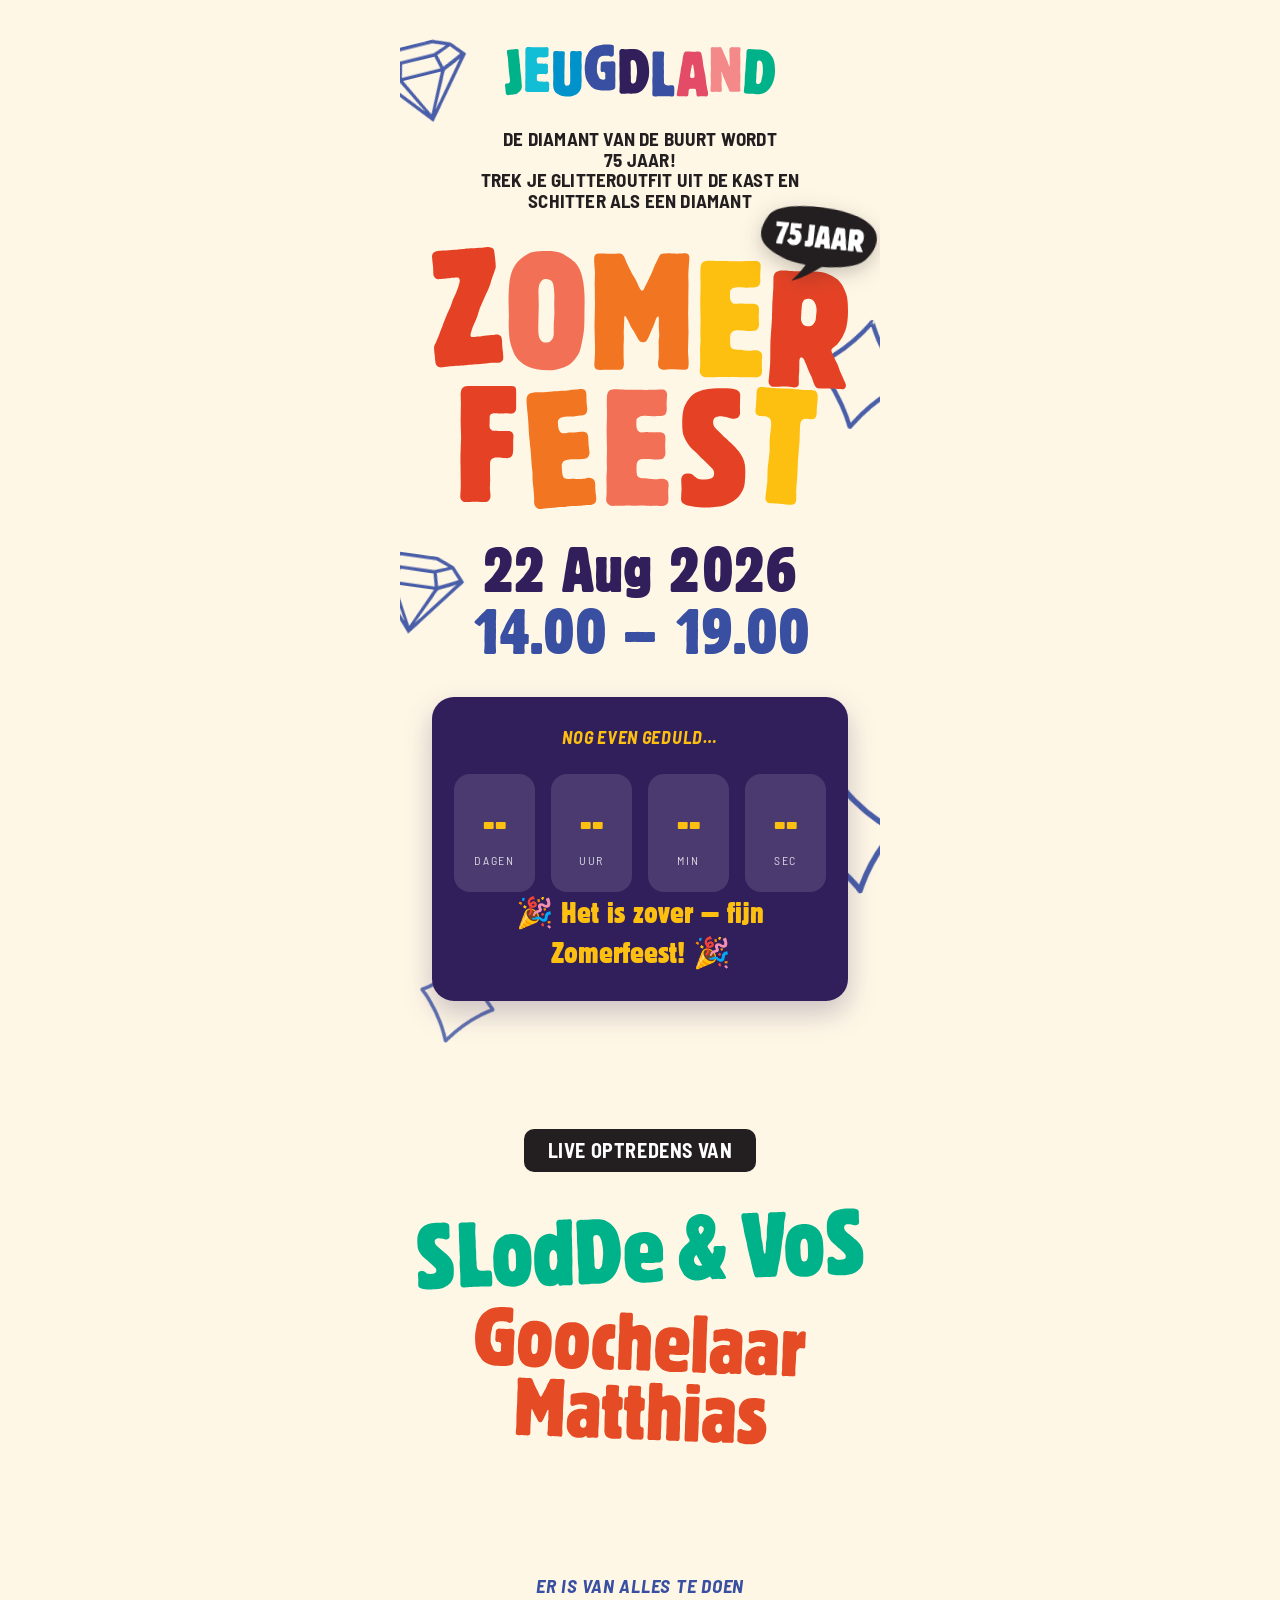
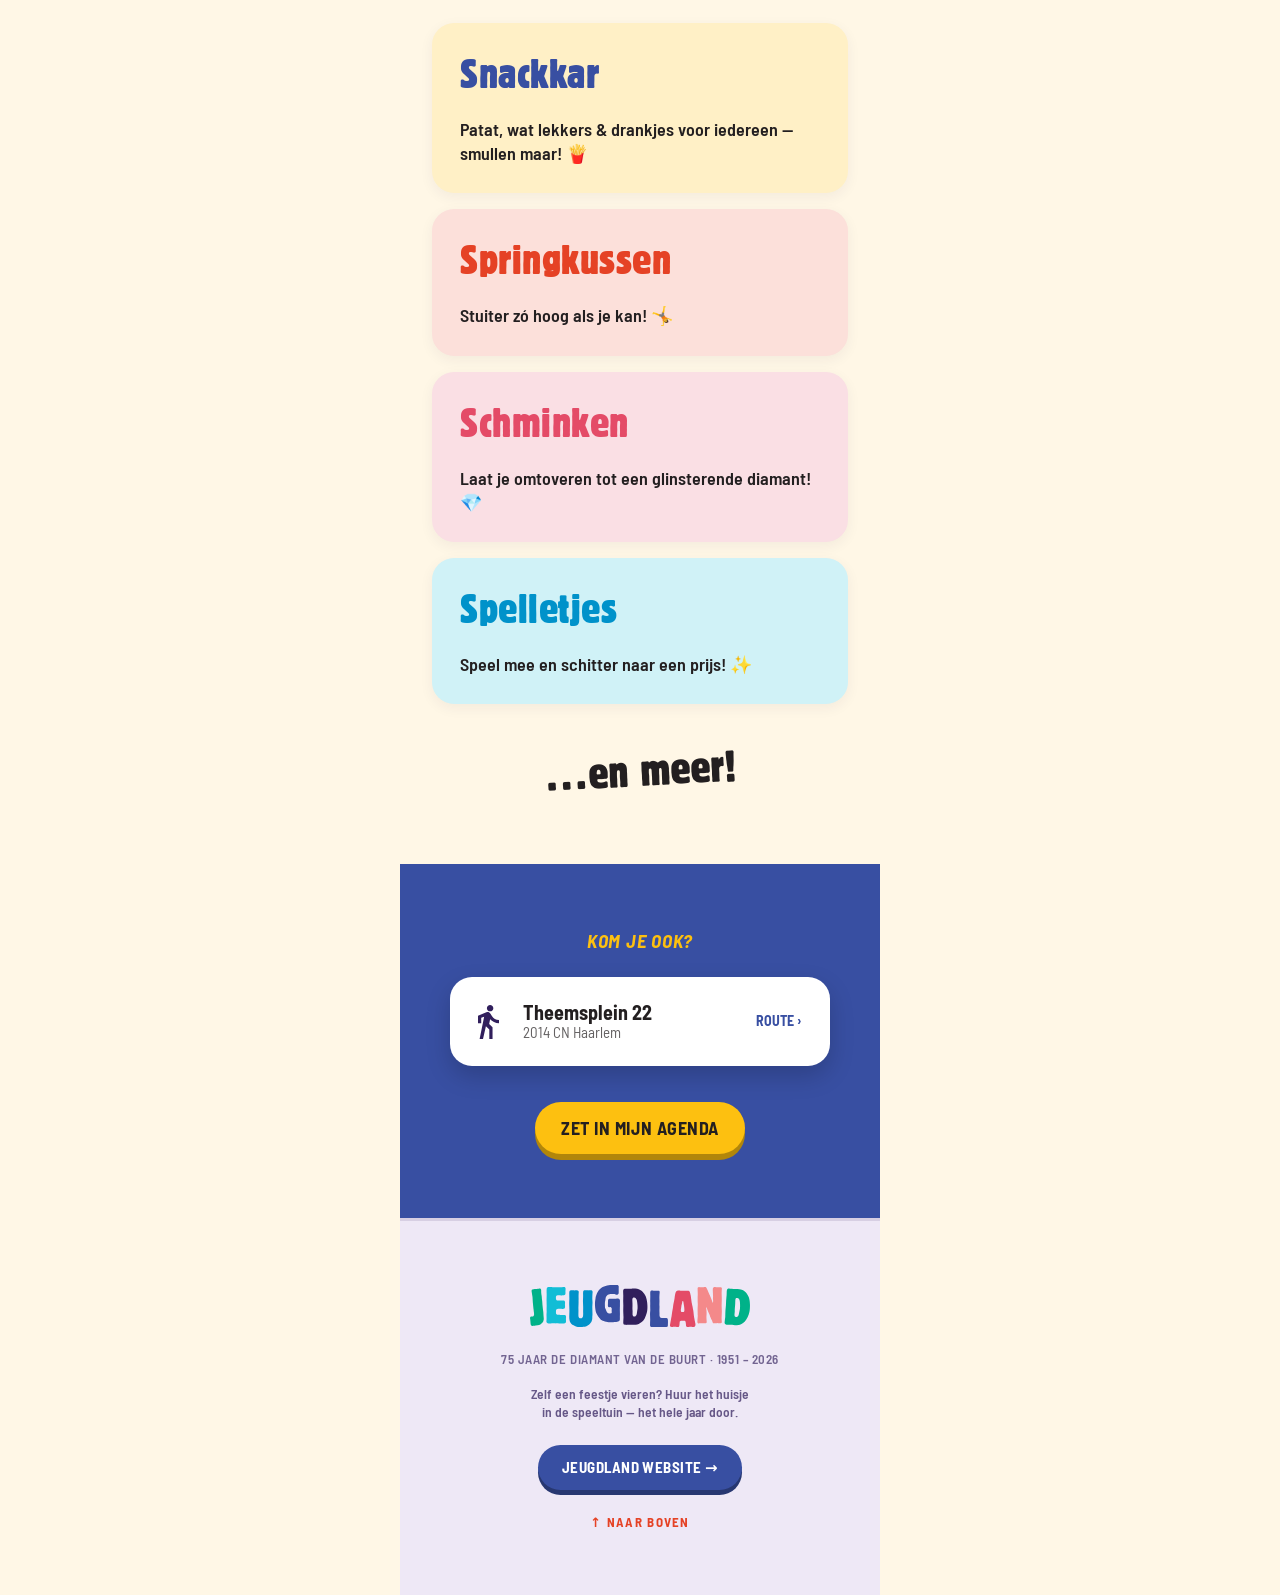
==== index.html @ 95e9d587 "Copy: 'Snackkar' as one word" ====
<!DOCTYPE html>
<html lang="nl">
<head>
  <meta charset="UTF-8" />
  <meta name="viewport" content="width=device-width, initial-scale=1.0, viewport-fit=cover" />
  <title>Jeugdland wordt 75 — kom je naar het Zomerfeest? 🎉</title>
  <meta name="description" content="Jeugdland — de diamant van de buurt — wordt 75 jaar! Vier het Zomerfeest op zaterdag 22 augustus 2026 van 14.00 tot 19.00 op het Theemsplein in Haarlem. Live optredens, een goochelaar, springkussen, snackkar, schminken én spelletjes. Trek je glitteroutfit aan en schitter als een diamant!" />
  <meta name="theme-color" content="#311F5C" />

  <!-- Open Graph (WhatsApp / social share) -->
  <meta property="og:type" content="website" />
  <meta property="og:site_name" content="Jeugdland" />
  <meta property="og:locale" content="nl_NL" />
  <meta property="og:title" content="Jeugdland wordt 75 — kom je ook? 🎉" />
  <meta property="og:description" content="Vier het Zomerfeest op za 22 aug 2026, 14.00–19.00 op het Theemsplein in Haarlem. Live optredens, een goochelaar, springkussen, snackkar, schminken & spelletjes. Trek je glitteroutfit aan en schitter als een diamant! 💎" />
  <meta property="og:url" content="https://dspbrg.github.io/jeugdland-zomerfeest/" />
  <meta property="og:image" content="https://dspbrg.github.io/jeugdland-zomerfeest/assets/img/og-image.png" />
  <meta property="og:image:secure_url" content="https://dspbrg.github.io/jeugdland-zomerfeest/assets/img/og-image.png" />
  <meta property="og:image:type" content="image/png" />
  <meta property="og:image:width" content="1200" />
  <meta property="og:image:height" content="630" />
  <meta property="og:image:alt" content="Zomerfeest Jeugdland — 22 augustus 2026, Theemsplein Haarlem" />

  <!-- Twitter / X -->
  <meta name="twitter:card" content="summary_large_image" />
  <meta name="twitter:title" content="Jeugdland wordt 75 — kom je ook? 🎉" />
  <meta name="twitter:description" content="Zomerfeest · za 22 aug 2026 · 14.00–19.00 · Theemsplein, Haarlem. Live optredens, een goochelaar, springkussen, snackkar, schminken & spelletjes. 💎" />
  <meta name="twitter:image" content="https://dspbrg.github.io/jeugdland-zomerfeest/assets/img/og-image.png" />

  <link rel="preconnect" href="https://fonts.googleapis.com" />
  <link rel="preconnect" href="https://fonts.gstatic.com" crossorigin />
  <link href="https://fonts.googleapis.com/css2?family=Fredoka:wght@500;600;700&family=Barlow+Semi+Condensed:ital,wght@0,500;0,600;0,700;1,700&display=swap" rel="stylesheet" />

  <link rel="stylesheet" href="assets/css/style.css" />
</head>
<body>
  <main class="shell">

    <!-- ===================== HERO ===================== -->
    <header class="hero" id="top">
      <!-- scattered diamonds, like the poster -->
      <div class="hero__diamonds" aria-hidden="true">
        <img class="hd hd-1" data-parallax data-speed="0.35" src="assets/img/diamond-union-2.svg" alt="" />
        <img class="hd hd-2" data-parallax data-speed="0.44" src="assets/img/diamond-1.svg" alt="" />
        <img class="hd hd-3" data-parallax data-speed="0.22" src="assets/img/diamond-union-1.svg" alt="" />
        <img class="hd hd-4" data-parallax data-speed="0.40" src="assets/img/diamond-2.svg" alt="" />
        <img class="hd hd-5" data-parallax data-speed="0.20" src="assets/img/diamond-1.svg" alt="" />
      </div>

      <img class="hero__logo" data-parallax data-speed="0.12"
           src="assets/img/jeugdland-logo.svg"
           alt="Jeugdland" width="361" height="69" />

      <p class="hero__tagline">
        De diamant van de buurt wordt 75&nbsp;jaar!<br />
        Trek je glitteroutfit uit de kast en schitter als een diamant
      </p>

      <div class="hero__title">
        <img class="hero__zomerfeest"
             src="assets/img/zomerfeest.svg"
             alt="Zomerfeest" width="629" height="396" />
        <img class="hero__badge"
             src="assets/img/badge-75jaar.svg"
             alt="75 jaar" width="177" height="116" />
      </div>

      <div class="when" aria-label="Datum en tijd">
        <span class="when__date">22 Aug 2026</span>
        <span class="when__time">14.00 – 19.00</span>
      </div>

      <!-- countdown, direct in de hero -->
      <div class="countdown" id="aftellen" aria-labelledby="countdown-h">
        <h2 class="countdown__title" id="countdown-h">Nog even geduld…</h2>
        <div class="countdown__grid" id="countdown" role="timer" aria-live="polite">
          <div class="cd-cell"><span class="cd-num" data-unit="days">--</span><span class="cd-lbl">dagen</span></div>
          <div class="cd-cell"><span class="cd-num" data-unit="hours">--</span><span class="cd-lbl">uur</span></div>
          <div class="cd-cell"><span class="cd-num" data-unit="minutes">--</span><span class="cd-lbl">min</span></div>
          <div class="cd-cell"><span class="cd-num" data-unit="seconds">--</span><span class="cd-lbl">sec</span></div>
        </div>
        <p class="countdown__done" id="countdown-done" hidden>
          🎉 Het is zover — fijn Zomerfeest! 🎉
        </p>
      </div>
    </header>

    <!-- ===================== LINE-UP ===================== -->
    <section class="lineup" aria-labelledby="lineup-h">
      <span class="pill pill--ink" id="lineup-h">Live optredens van</span>
      <ul class="lineup__list">
        <li><img class="artist-art artist-art--slodde" src="assets/img/artist-slodde.svg" alt="SLodDe &amp; VoS" /></li>
        <li><img class="artist-art artist-art--goochelaar" src="assets/img/artist-goochelaar.svg" alt="Goochelaar Matthias" /></li>
      </ul>
    </section>

    <!-- ===================== ACTIVITEITEN ===================== -->
    <section class="acts" aria-labelledby="acts-h">
      <h2 class="section-eyebrow section-eyebrow--center" id="acts-h">Er is van alles te doen</h2>
      <div class="acts__grid">
        <article class="act act--snackbar">
          <h3 class="act__title">Snackkar</h3>
          <p>Patat, wat lekkers &amp; drankjes voor iedereen — smullen maar! 🍟</p>
        </article>
        <article class="act act--springkussen">
          <h3 class="act__title">Springkussen</h3>
          <p>Stuiter zó hoog als je kan! 🤸</p>
        </article>
        <article class="act act--schminken">
          <h3 class="act__title">Schminken</h3>
          <p>Laat je omtoveren tot een glinsterende diamant! 💎</p>
        </article>
        <article class="act act--spelletjes">
          <h3 class="act__title">Spelletjes</h3>
          <p>Speel mee en schitter naar een prijs! ✨</p>
        </article>
      </div>
      <p class="acts__more">…en&nbsp;meer!</p>
    </section>

    <!-- ===================== LOCATIE ===================== -->
    <section class="venue" aria-labelledby="venue-h">
      <h2 class="section-eyebrow section-eyebrow--center" id="venue-h">Kom je ook?</h2>
      <a class="venue__card"
         href="https://www.google.com/maps/search/?api=1&query=Theemsplein+22+Haarlem"
         target="_blank" rel="noopener">
        <img class="venue__icon" src="assets/img/icon-walk.svg" alt="" aria-hidden="true" />
        <span class="venue__addr">
          <strong>Theemsplein 22</strong>
          <span>2014 CN Haarlem</span>
        </span>
        <span class="venue__go">Route&nbsp;›</span>
      </a>
      <a class="cal-btn" id="cal-btn" href="#" download="jeugdland-zomerfeest.ics">
        Zet in mijn agenda
      </a>
    </section>

    <!-- ===================== FOOTER ===================== -->
    <footer class="foot">
      <img class="foot__logo" src="assets/img/jeugdland-logo.svg" alt="Jeugdland" />
      <p class="foot__line">75&nbsp;jaar de diamant van de buurt · 1951&nbsp;–&nbsp;2026</p>
      <p class="foot__pitch">Zelf een feestje vieren? Huur het huisje in de speeltuin — het hele jaar door.</p>
      <a class="foot__site" href="https://www.jeugdlandhaarlem.nl/" target="_blank" rel="noopener">
        Jeugdland website <span aria-hidden="true">→</span>
      </a>
      <a class="foot__top" href="#top">↑ naar boven</a>
    </footer>

  </main>

  <script src="assets/js/main.js" defer></script>
</body>
</html>
---- assets/css/style.css ----
/* =========================================================
   Jeugdland 75 jaar · Zomerfeest — mobile-first stylesheet
   ========================================================= */

/* brand display font (matches the poster's "22 Aug 2026" / "en meer!") */
@font-face {
  font-family: "Block Berthold";
  src: url("../fonts/BlockBertholdCondensed.ttf") format("truetype");
  font-weight: 400 700;
  font-style: normal;
  font-display: swap;
}

:root {
  /* brand palette (from the Figma poster) */
  --purple:  #311F5C;
  --royal:   #384FA2;
  --blue:    #0092CA;
  --cyan:    #12BDD6;
  --green:   #00B289;
  --red:     #E54225;
  --coral:   #F27156;
  --orange:  #F27521;
  --yellow:  #FDC010;
  --pink:    #E44B67;
  --salmon:  #F4898A;
  --ink:     #231F20;
  --paper:   #FFFFFF;
  --cream:   #FFF7E6;

  --font-display: "Block Berthold", "Fredoka", system-ui, sans-serif;
  --font-body: "Barlow Semi Condensed", system-ui, sans-serif;

  --shell-max: 480px;        /* phone-width canvas, centered on desktop */
  --pad: clamp(20px, 6vw, 32px);
  --radius: 22px;

  /* spacing scale — 4px base, mobile-min → 480px-max. Every vertical gap
     references one of these so the rhythm stays consistent. */
  --space-1: 4px;                        /* hairline */
  --space-2: 8px;                        /* tight    */
  --space-3: clamp(12px, 3.5vw, 16px);   /* gap between sibling cards/grids */
  --space-4: clamp(16px, 5vw, 24px);     /* element → element within a block */
  --space-5: clamp(24px, 7vw, 36px);     /* sub-section gap inside a block  */
  --space-6: clamp(40px, 11vw, 64px);    /* outer section padding */
  --pad-card: clamp(20px, 6vw, 28px);    /* uniform card inner padding */
}

* { box-sizing: border-box; }

html { scroll-behavior: smooth; -webkit-text-size-adjust: 100%; }

body {
  margin: 0;
  font-family: var(--font-body);
  color: var(--ink);
  background-color: var(--cream);
  overflow-x: hidden;
  line-height: 1.35;
  /* same fade as the shell, in sync — so the iOS safe area behind the
     Dynamic Island matches the canvas instead of a static cream band */
  animation: bgfade 40s ease-in-out infinite;
}

img { display: block; max-width: 100%; }

/* ---------- shell / canvas ---------- */
.shell {
  position: relative;
  z-index: 1;
  max-width: var(--shell-max);
  margin-inline: auto;
  background-color: var(--cream); /* fallback */
  min-height: 100vh;
  /* clip sideways (diamonds bleed past the edge → no horizontal scroll)
     while still allowing them to drift vertically across section borders */
  overflow-x: clip;
  /* slow drift through soft brand tints behind the light sections */
  animation: bgfade 40s ease-in-out infinite;
}
@keyframes bgfade {
  0%,  100% { background-color: #FFF7E6; } /* warm cream  */
  20%       { background-color: #E9F6FB; } /* soft cyan   */
  40%       { background-color: #FCEBF0; } /* soft pink   */
  60%       { background-color: #E5F6EF; } /* soft green  */
  80%       { background-color: #FDEEE8; } /* soft coral  */
}

section, header, footer { padding: var(--space-6) var(--pad); }

/* ---------- shared bits ---------- */
.section-eyebrow {
  font-family: var(--font-body);
  font-weight: 700;
  font-style: italic;
  text-transform: uppercase;
  letter-spacing: .04em;
  font-size: clamp(15px, 4.5vw, 19px);
  color: var(--royal);
  margin: 0 0 var(--space-4);
}
.section-eyebrow--center { text-align: center; }

.pill {
  display: inline-block;
  font-weight: 700;
  text-transform: uppercase;
  letter-spacing: .03em;
  font-size: clamp(15px, 4.6vw, 20px);
  padding: var(--space-2) var(--space-4);
  border-radius: 10px;
}
.pill--ink { background: var(--ink); color: #fff; }

/* =========================================================
   HERO
   ========================================================= */
.hero {
  position: relative;
  z-index: 0; /* own stacking context: diamonds that bleed past the bottom
                 stay below the line-up layer (z-index:1) → behind its text */
  text-align: center;
  background: transparent; /* lets the shell's color-fade show through */
  padding-top: clamp(20px, 5vw, 36px);
  /* note: no overflow:hidden — lets the lowest diamonds drift across the
     boundary into the empty top of the line-up section (shell still clips
     horizontally, so nothing spills sideways out of the canvas) */
}
/* hero children sit above the diamonds */
.hero > *:not(.hero__diamonds) { position: relative; z-index: 1; }

/* ---------- scattered diamonds ---------- */
.hero__diamonds { position: absolute; inset: 0; z-index: 0; pointer-events: none; }
.hd {
  position: absolute;
  width: 22%;
  max-width: 96px;
  opacity: .92;
  will-change: translate, scale, transform;
}
/* Four independent layers compose without conflict:
   translate (JS parallax) → rotate (rest angle) → scale (breathing) → transform (wobble).
   Each diamond gets its own keyframe mix + non-harmonic timing + offset delay,
   so they drift in and out of phase — never pulsing all together. */
/* ONE coordinated gesture per diamond: scale + rotation share a single
   timeline, so they swell and tilt together as one move and settle back
   together. Variety lives BETWEEN diamonds (different float-* variant +
   duration + delay), never within one — so nothing looks disjointed.
   Each keyframe rest-holds the first ~third, then floats out and eases home. */
.hd-1 { top: 4%;    left: -5%;  rotate: -14deg; animation: float-c 3.0s cubic-bezier(.2,.9,.3,1) -0.4s infinite; }
.hd-2 { top: 30%;   right: -6%; rotate: 12deg;  width: 26%; animation: float-b 2.6s cubic-bezier(.2,.9,.3,1) -1.3s infinite; }
.hd-3 { top: 52%;   left: -7%;  rotate: 8deg;   width: 28%; animation: float-a 3.4s cubic-bezier(.2,.9,.3,1) -2.1s infinite; }
.hd-4 { bottom: 16%; right: -4%; rotate: -10deg; animation: float-d 2.8s cubic-bezier(.2,.9,.3,1) -0.9s infinite; }
.hd-5 { bottom: 2%;  left: 4%;  rotate: 16deg;  width: 16%; opacity: .8; animation: float-e 3.2s cubic-bezier(.2,.9,.3,1) -1.7s infinite; }

/* badge: gentle scale-only pulse (no rotation, so nothing to sync) */
@keyframes breathe { 0%, 100% { scale: 1; } 50% { scale: 1.10; } }

/* Playful, never-the-same bounce: each variant is a little dance of varied
   hits — different height (scale), tilt and direction every beat — so no two
   bounces look alike. Scale + tilt move as one. Random variant/tempo/phase
   per diamond on top (JS) keeps them all out of sync. */
@keyframes float-a {
  0%, 100% { scale: 1;    transform: rotate(0deg); }
  14% { scale: 1.30; transform: rotate(10deg); }
  30% { scale: 1.06; transform: rotate(-3deg); }
  46% { scale: 1.34; transform: rotate(-9deg); }
  63% { scale: 1.12; transform: rotate(5deg); }
  80% { scale: 1;    transform: rotate(0deg); }
}
@keyframes float-b {
  0%, 100% { scale: 1;    transform: rotate(0deg); }
  12% { scale: 1.18; transform: rotate(-8deg); }
  27% { scale: 1.32; transform: rotate(6deg); }
  44% { scale: 1.08; transform: rotate(-2deg); }
  60% { scale: 1.26; transform: rotate(13deg); }
  78% { scale: 1;    transform: rotate(0deg); }
}
@keyframes float-c {
  0%, 100% { scale: 1;    transform: rotate(0deg); }
  16% { scale: 1.24; transform: rotate(7deg); }
  33% { scale: 1.02; transform: rotate(0deg); }
  50% { scale: 1.34; transform: rotate(-7deg); }
  68% { scale: 1.10; transform: rotate(3deg); }
  85% { scale: 1;    transform: rotate(0deg); }
}
@keyframes float-d {
  0%, 100% { scale: 1;    transform: rotate(0deg); }
  10% { scale: 1.28; transform: rotate(-10deg); }
  24% { scale: 1.04; transform: rotate(2deg); }
  40% { scale: 1.16; transform: rotate(9deg); }
  56% { scale: 1.30; transform: rotate(-5deg); }
  74% { scale: 1;    transform: rotate(0deg); }
}
@keyframes float-e {
  0%, 100% { scale: 1;    transform: rotate(0deg); }
  13% { scale: 1.20; transform: rotate(6deg); }
  26% { scale: 1.34; transform: rotate(-8deg); }
  42% { scale: 1.06; transform: rotate(3deg); }
  58% { scale: 1.22; transform: rotate(11deg); }
  75% { scale: 1;    transform: rotate(0deg); }
}
@keyframes float-f {
  0%, 100% { scale: 1;    transform: rotate(0deg); }
  15% { scale: 1.32; transform: rotate(-6deg); }
  32% { scale: 1.10; transform: rotate(4deg); }
  49% { scale: 1.26; transform: rotate(-11deg); }
  66% { scale: 1.04; transform: rotate(2deg); }
  82% { scale: 1;    transform: rotate(0deg); }
}

.hero__logo {
  width: min(66%, 270px);
  margin: 0 auto var(--space-4);
}
.hero__tagline {
  font-weight: 700;
  text-transform: uppercase;
  line-height: 1.08;
  letter-spacing: .01em;
  font-size: clamp(15px, 4.6vw, 19px);
  color: var(--ink);
  margin: 0 auto var(--space-5); /* air above ZOMERFEEST */
  max-width: 34ch;
}

.hero__title {
  position: relative;
  margin-bottom: var(--space-4);
  will-change: translate;
}
.hero__zomerfeest { width: 100%; height: auto; } /* scale proportionally */
/* badge is locked to the title (moves with ZOMERFEEST on scroll) and dips a
   touch onto the artwork at its bottom edge */
.hero__badge {
  position: absolute;
  top: -15%;         /* high, like the poster — body above the word */
  right: -6%;        /* tucked to the top-right, just past the edge */
  width: 28%;        /* poster ratio (≈28% of the title) */
  max-width: 122px;
  height: auto;      /* keep the bubble's real proportions (was stretched tall) */
  rotate: 6deg;
  transform-origin: bottom center;
  filter: drop-shadow(0 6px 10px rgba(35, 31, 32, .25));
  will-change: scale;
  animation: breathe 5s ease-in-out infinite;
}
.hero__logo { will-change: translate; }

.when {
  display: flex;
  flex-direction: column;
  align-items: center;
  gap: 2px;
  font-family: var(--font-display);
  font-weight: 700;
  line-height: .95;
}
.when__date { color: var(--purple); font-size: clamp(40px, 13vw, 64px); }
.when__time { color: var(--royal);  font-size: clamp(40px, 13vw, 64px); }

/* =========================================================
   COUNTDOWN (card in hero)
   ========================================================= */
.countdown {
  background: var(--purple);
  color: #fff;
  text-align: center;
  border-radius: var(--radius);
  padding: var(--pad-card) clamp(14px, 4vw, 22px);
  margin-top: var(--space-5); /* gap between time block and counter */
  box-shadow: 0 12px 28px rgba(49, 31, 92, .25);
}
.countdown__title {
  font-family: var(--font-body);
  font-weight: 700;
  font-style: italic;
  text-transform: uppercase;
  letter-spacing: .04em;
  font-size: clamp(14px, 4.2vw, 18px);
  color: var(--yellow);
  margin: 0 0 var(--space-4);
}
.countdown__grid {
  display: grid;
  grid-template-columns: repeat(4, 1fr);
  gap: var(--space-3);
  max-width: 380px;
  margin: 0 auto;
}
.cd-cell {
  background: rgba(255, 255, 255, .12);
  border-radius: 16px;
  padding: var(--space-4) var(--space-1);
}
.cd-num {
  display: block;
  font-family: var(--font-display);
  font-weight: 700;
  font-size: clamp(30px, 10vw, 46px);
  line-height: 1;
  color: var(--yellow);
  font-variant-numeric: tabular-nums;
}
.cd-lbl {
  display: block;
  margin-top: var(--space-2);
  font-size: 12px;
  text-transform: uppercase;
  letter-spacing: .14em;
  opacity: .8;
}
.countdown__done {
  font-family: var(--font-display);
  font-weight: 700;
  font-size: clamp(22px, 6.5vw, 30px);
  color: var(--yellow);
  margin: 0;
}

/* =========================================================
   LINE-UP
   ========================================================= */
/* sits above the hero diamonds that drift across the boundary, so they
   show through the (transparent) background but stay BEHIND the typography */
.lineup { text-align: center; background: transparent; position: relative; z-index: 1; padding-inline: 16px; }
.lineup__list {
  list-style: none;
  margin: var(--space-5) 0 0;
  padding: 0;
  display: grid;
  gap: var(--space-3);
}
/* original poster word-art (SVG) for the artist names — like Figma 11:95 */
.artist-art { margin: 0 auto; }
/* SLodDe fills to the 16px gutters; Goochelaar keeps the Figma 11:95 ratio (×0.737) */
.artist-art--slodde     { width: 100%; }
.artist-art--goochelaar { width: 74%; }

/* =========================================================
   ACTIVITEITEN
   ========================================================= */
.acts { background: transparent; }
.acts__grid {
  display: grid;
  gap: var(--space-3);
}
.act {
  border-radius: var(--radius);
  padding: var(--pad-card);
  display: flex;
  flex-direction: column;
  gap: var(--space-4);
  align-items: flex-start;
  color: var(--ink);
  box-shadow: 0 4px 14px rgba(49, 31, 92, .06);
  transition: box-shadow .25s ease;
}
.act:hover { box-shadow: 0 10px 24px rgba(49, 31, 92, .12); } /* subtle desktop nicety */
.act__title {
  margin: 0;
  font-family: var(--font-display); /* Block Berthold — matches the poster */
  font-weight: 700;
  line-height: 1;
  font-size: clamp(30px, 9vw, 42px);
  letter-spacing: .5px;
}
/* scroll-reveal: cards rise + fade in as they enter view (works on mobile).
   Class is added by JS, so without JS the cards are simply visible. */
.acts__grid .reveal {
  opacity: 0;
  transform: translateY(18px);
  transition: opacity .5s ease, transform .5s cubic-bezier(.2,.9,.3,1);
  transition-delay: calc(var(--i, 0) * 90ms);
}
.acts__grid .reveal.is-in { opacity: 1; transform: none; }
.act p {
  margin: 0;
  font-weight: 600;
  font-size: clamp(15px, 4.4vw, 18px);
}
.act--snackbar     { background: color-mix(in srgb, var(--yellow) 24%, white); }
.act--springkussen { background: color-mix(in srgb, var(--coral) 22%, white); }
.act--schminken    { background: color-mix(in srgb, var(--pink) 18%, white); }
.act--spelletjes   { background: color-mix(in srgb, var(--cyan) 20%, white); }
.act--snackbar     .act__title { color: var(--royal); }
.act--springkussen .act__title { color: var(--red); }
.act--schminken    .act__title { color: var(--pink); }
.act--spelletjes   .act__title { color: var(--blue); }

.acts__more {
  font-family: var(--font-display);
  font-weight: 700;
  font-size: clamp(28px, 9vw, 44px);
  color: var(--ink);
  text-align: center;
  margin: var(--space-5) 0 0;
  rotate: -3deg;
}

/* =========================================================
   LOCATIE
   ========================================================= */
.venue { background: var(--royal); color: #fff; text-align: center; }
.venue .section-eyebrow { color: var(--yellow); text-align: center; }

.venue__card {
  display: flex;
  align-items: center;
  gap: var(--space-4);
  text-align: left;
  text-decoration: none;
  color: var(--ink);
  background: #fff;
  border-radius: var(--radius);
  padding: var(--space-4) var(--pad-card);
  max-width: 380px;
  margin: 0 auto;
  box-shadow: 0 10px 24px rgba(0, 0, 0, .18);
  transition: transform .15s ease;
}
.venue__card:active { transform: scale(.98); }
/* raw SVG comes in vertically mirrored (Figma applied rotate(180) scaleX(-1)) */
.venue__icon { height: 34px; width: auto; transform: scaleY(-1); }
.venue__addr { display: flex; flex-direction: column; line-height: 1.15; }
.venue__addr strong { font-size: 20px; }
.venue__addr span { font-size: 15px; opacity: .7; }
.venue__go {
  margin-left: auto;
  font-weight: 700;
  text-transform: uppercase;
  font-size: 14px;
  color: var(--royal);
  white-space: nowrap;
}

.cal-btn {
  display: inline-block;
  margin-top: var(--space-5);
  background: var(--yellow);
  color: var(--ink);
  font-weight: 700;
  text-transform: uppercase;
  letter-spacing: .03em;
  text-decoration: none;
  padding: 14px 26px;
  border-radius: 999px;
  font-size: clamp(15px, 4.4vw, 18px);
  box-shadow: 0 6px 0 color-mix(in srgb, var(--yellow) 70%, black);
  transition: transform .1s ease, box-shadow .1s ease;
}
.cal-btn:active {
  transform: translateY(4px);
  box-shadow: 0 2px 0 color-mix(in srgb, var(--yellow) 70%, black);
}

/* =========================================================
   FOOTER
   ========================================================= */
/* light footer so every logo letter — incl. the dark-purple D — stays visible */
.foot {
  background: #EEE8F6;
  color: var(--purple);
  text-align: center;
  border-top: 3px solid rgba(49, 31, 92, .12);
}
.foot__logo { width: min(56%, 220px); margin: 0 auto var(--space-4); }
.foot__line {
  font-weight: 600;
  text-transform: uppercase;
  letter-spacing: .04em;
  font-size: 13px;
  opacity: .65;
  margin: 0 0 var(--space-3);
}
.foot__pitch {
  max-width: 32ch;
  margin: 0 auto var(--space-4);
  font-size: 13.5px;
  font-weight: 600;
  line-height: 1.35;
  color: color-mix(in srgb, var(--purple) 72%, transparent);
}
/* blue button → Jeugdland website */
.foot__site {
  display: inline-block;
  margin: 0 0 var(--space-4);
  background: var(--royal);
  color: #fff;
  font-weight: 700;
  text-transform: uppercase;
  letter-spacing: .03em;
  text-decoration: none;
  font-size: clamp(13px, 3.8vw, 15px);
  padding: 12px 24px;
  border-radius: 999px;
  box-shadow: 0 5px 0 color-mix(in srgb, var(--royal) 70%, black);
  transition: transform .1s ease, box-shadow .1s ease;
}
.foot__site span { display: inline-block; transition: transform .15s ease; }
.foot__site:hover span { transform: translateX(3px); }
.foot__site:active {
  transform: translateY(3px);
  box-shadow: 0 2px 0 color-mix(in srgb, var(--royal) 70%, black);
}
.foot__top {
  display: block;
  color: var(--red);
  font-weight: 700;
  text-transform: uppercase;
  font-size: 13px;
  letter-spacing: .1em;
  text-decoration: none;
}

/* =========================================================
   Responsive niceties
   ========================================================= */
/* desktop: no phone-frame — the centered column blends into the page,
   background keeps fading edge-to-edge (no rounded card, shadow or margin) */

@media (prefers-reduced-motion: reduce) {
  .hd, .hero__badge, .shell, body { animation: none; }
  .act { transition: none; }
  .acts__grid .reveal { opacity: 1 !important; transform: none !important; transition: none; }
  html { scroll-behavior: auto; }
}
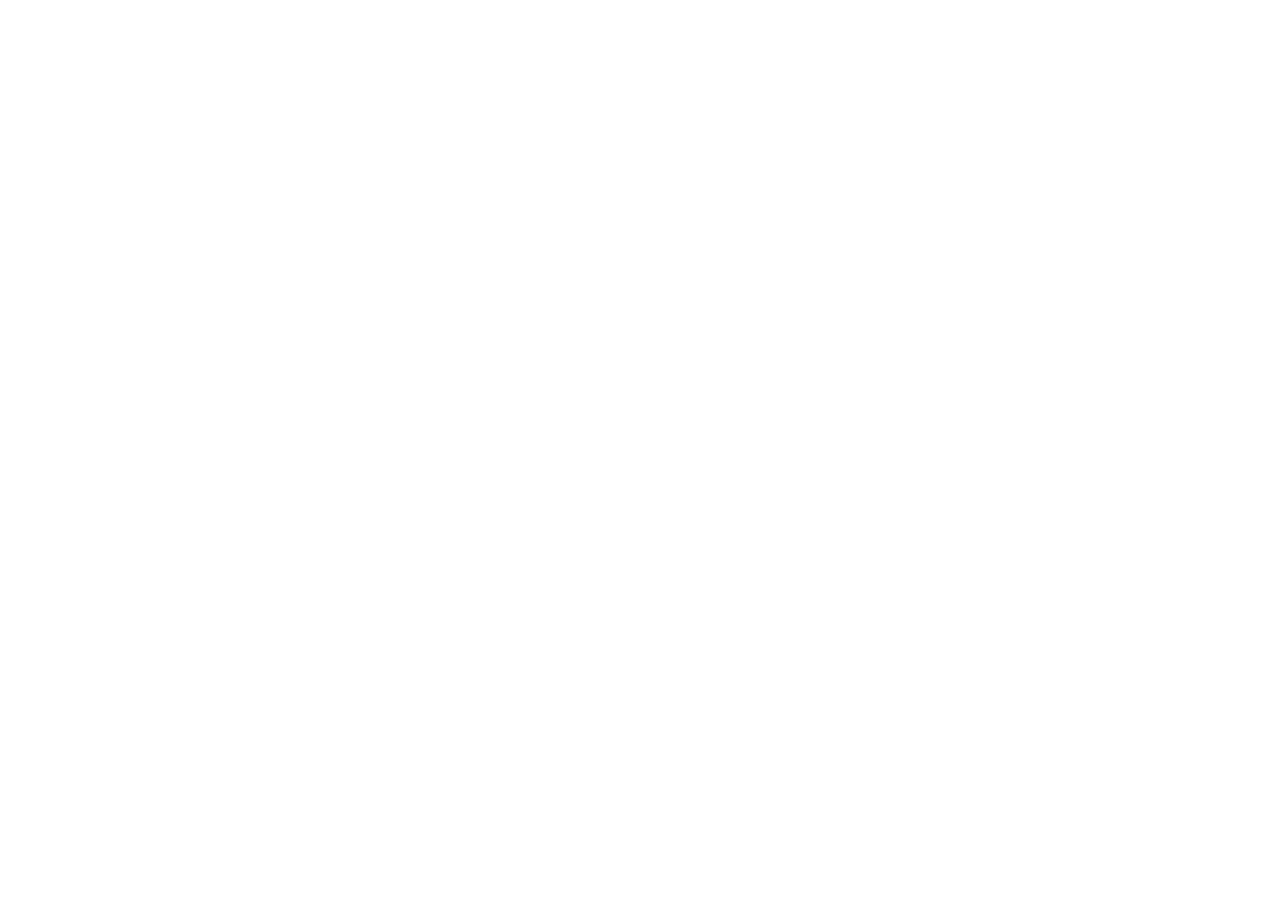
==== commit 5a00a712: "Force HTTPS: redirect insecure http visitors + upgrade-insecure-requests Static GitHub Pages site (g" ====
--- a/index.html
+++ b/index.html
@@ -2,6 +2,21 @@
 <html lang="nl">
 <head>
   <meta charset="UTF-8" />
+
+  <!-- Forceer HTTPS: stuur onveilige http-bezoekers direct door naar de beveiligde versie.
+       Draait inline, vóór het renderen, zodat er nooit onbeveiligde inhoud wordt geladen.
+       localhost/127.0.0.1 worden overgeslagen zodat lokaal testen blijft werken. -->
+  <script>
+    (function () {
+      var h = location.hostname;
+      if (location.protocol === 'http:' && h !== 'localhost' && h !== '127.0.0.1') {
+        location.replace('https://' + location.host + location.pathname + location.search + location.hash);
+      }
+    })();
+  </script>
+  <!-- Laad eventuele subresources altijd over HTTPS -->
+  <meta http-equiv="Content-Security-Policy" content="upgrade-insecure-requests" />
+
   <meta name="viewport" content="width=device-width, initial-scale=1.0, viewport-fit=cover" />
   <title>Jeugdland wordt 75 — kom je naar het Zomerfeest? 🎉</title>
   <meta name="description" content="Jeugdland — de diamant van de buurt — wordt 75 jaar! Vier het Zomerfeest op zaterdag 22 augustus 2026 van 14.00 tot 19.00 op het Theemsplein in Haarlem. Live optredens, een goochelaar, springkussen, snackkar, schminken én spelletjes. Trek je glitteroutfit aan en schitter als een diamant!" />
